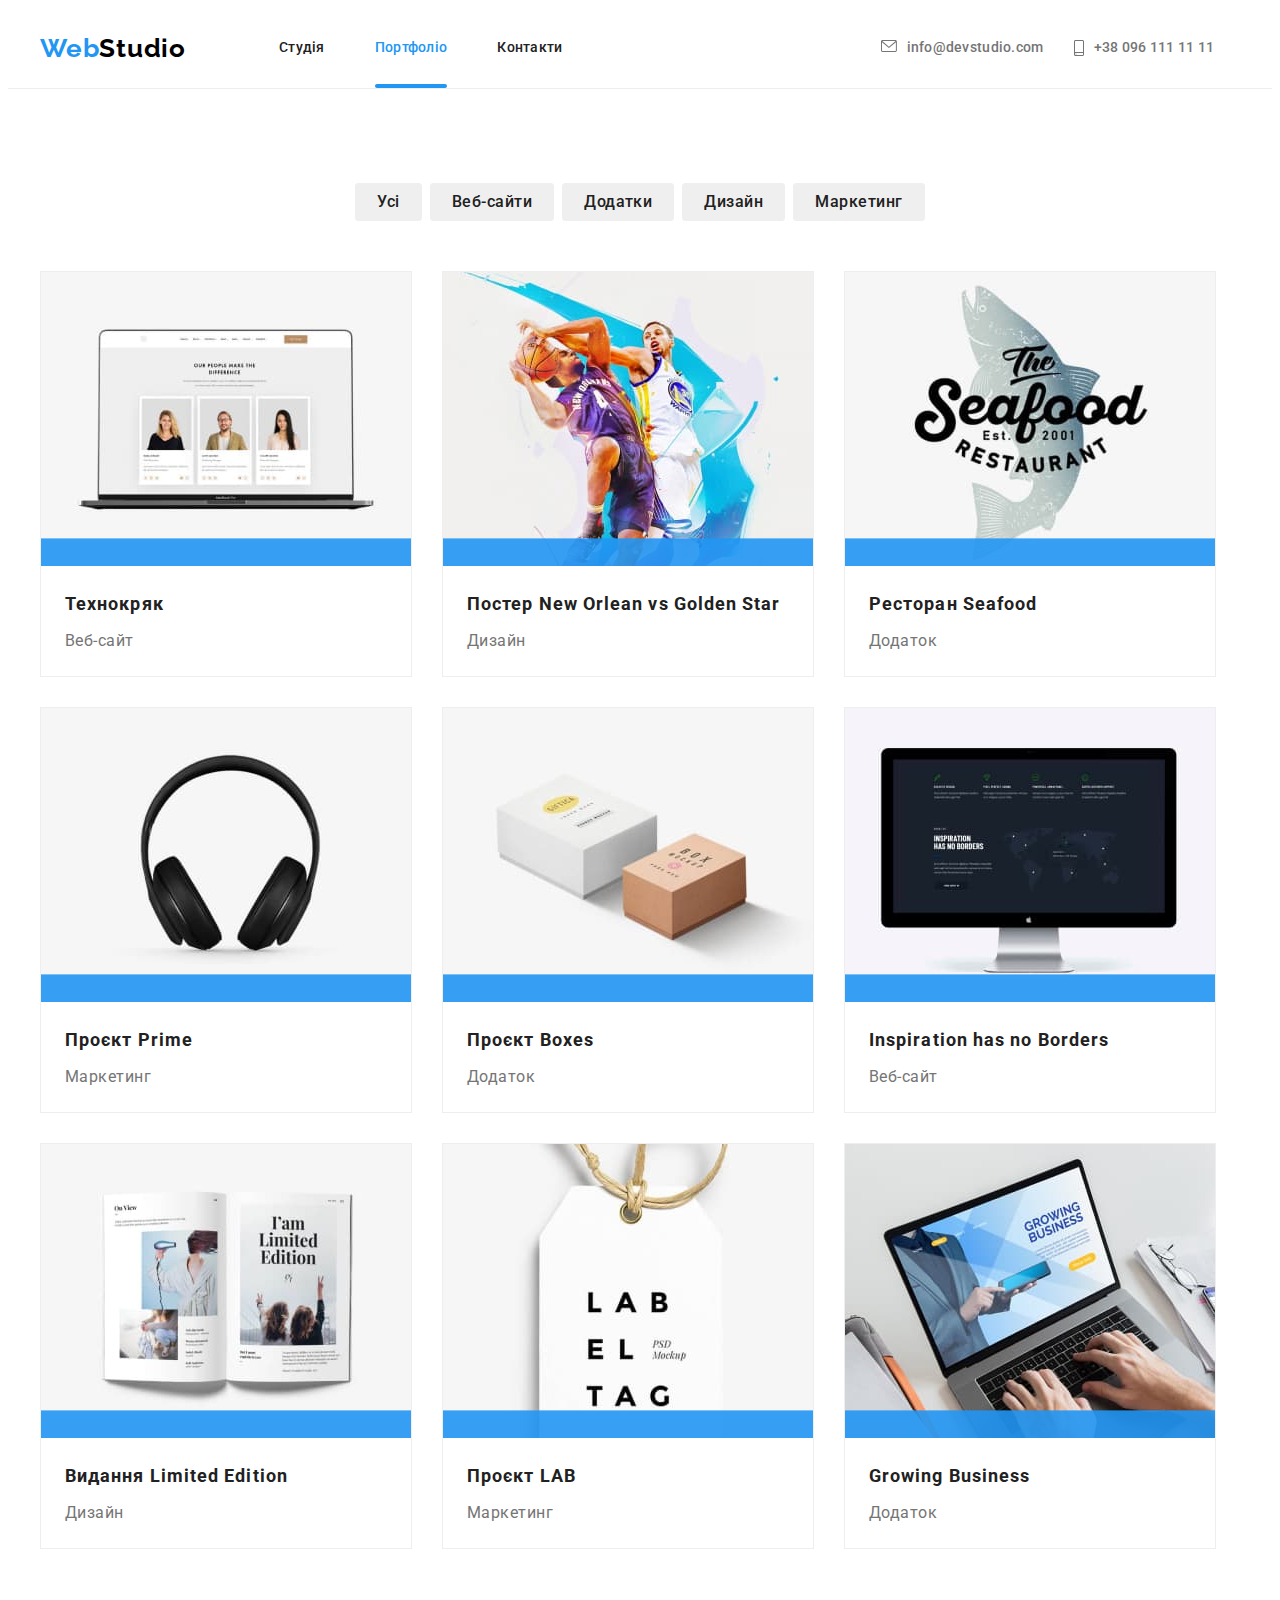
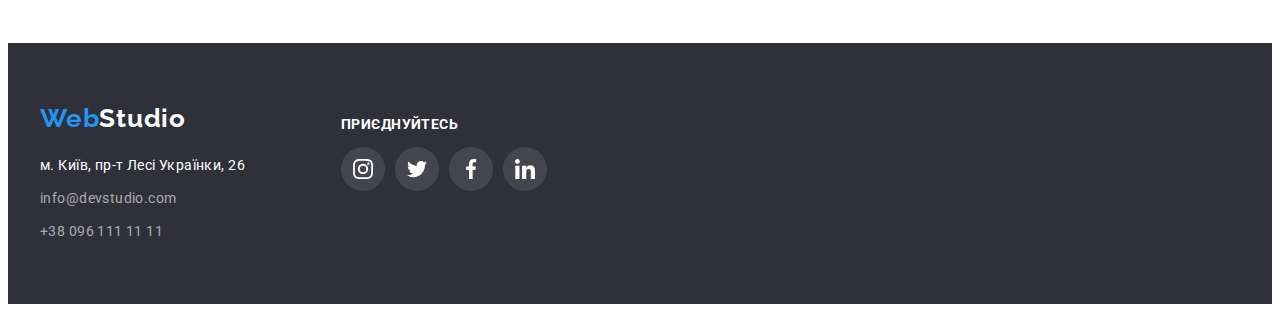
==== portfolio.html @ 36e84498 "Initial commit" ====
<!DOCTYPE html>
<html lang="uk">

<head>
    <meta charset="UTF-8">
    <meta http-equiv="X-UA-Compatible" content="IE=edge">
    <meta name="viewport" content="width=device-width, initial-scale=1.0">
    <title>Portfolio</title>

    <!-- Modern normalize -->
    <link rel="stylesheet" href="https://cdnjs.cloudflare.com/ajax/libs/modern-normalize/1.1.0/modern-normalize.min.css"
        integrity="sha512-wpPYUAdjBVSE4KJnH1VR1HeZfpl1ub8YT/NKx4PuQ5NmX2tKuGu6U/JRp5y+Y8XG2tV+wKQpNHVUX03MfMFn9Q=="
        crossorigin="anonymous" referrerpolicy="no-referrer" />
    
    <!-- Fonts -->
    <link rel="preconnect" href="https://fonts.googleapis.com" />
    <link rel="preconnect" href="https://fonts.gstatic.com" crossorigin />
    <link href="https://fonts.googleapis.com/css2?family=Raleway:wght@700&family=Roboto:wght@400;500;700;900&display=swap"
        rel="stylesheet" />

    <!-- Custom styles -->
    <link rel="stylesheet" href="./css/styles.css">
</head>

<body>
    <!-- Header section -->
    <header class="header">
        <div class="container heder-container">
            <nav class="main-nav heder-container">
                <a class="logo link" href="/">Web<span class="logo-header">Studio</span></a>

                <ul class="site-nav list">
                    <li class="iteam"> <a href="./index.html" class="heder-link link ">Студія</a></li>
                    <li class="iteam"> <a href="" class="heder-link link current">Портфоліо</a></li>
                    <li class="iteam"> <a href="" class="heder-link link">Контакти</a></li>
                </ul>
            </nav>
            <div class="contacts">
                <a href="info@devstudio.com" class="link contacts-iteam"><svg class="envelope-icon" width="16" height="12">
                        <use href="./images/icons.svg#icon-envelope"></use>
                    </svg> info@devstudio.com</a>
                <a href="tel:+380961111111" class="link contacts-iteam"><svg class="smartphone-icon" width="10" height="16">
                        <use href="./images/icons.svg#icon-smartphone"></use>
                    </svg> +38 096 111 11 11</a>
            </div>
        </div>
    </header>
<!-- Main section -->
    <main>
        <section class="project">
            <div class="container">
            <ul class="filter list">
                <li class="btn"><button type="button" class="button-filter">Усі</button></li>
                <li class="btn"><button type="button" class="button-filter">Веб-сайти</button></li>
                <li class="btn"><button type="button" class="button-filter">Додатки</button></li>
                <li class="btn"><button type="button" class="button-filter">Дизайн</button></li>
                <li class="btn"><button type="button" class="button-filter">Маркетинг</button></li>
            </ul>
            
            <h1 hidden>Портфоліо</h1>
            <ul class="list group"> 
                <li class="group-iteam">
                    <div class="group-thumb">
                        <img src="./images/img5.jpg"
                            alt="Ноутбук"
                            width="370"
                            height="294" />
                        <div class="group-iteam-overlay">
                            <p class="text-overlay">Ресурс пропонує комплексні пропозиції з різним рівнем функціоналу та сервісів. Все це
                                дозволить відвідувачу отримати
                                вичерпні відомості про компанію чи приватну особу.
                            </p>
                        </div>
                    </div>
                        
                        <div class="group-container">
                            <h2 class="group-title">Технокряк</h2>
                            <p class="group-text">Веб-сайт</p>
                        </div>
                        
                </li>                   
                <li class="group-iteam">
                    <div class="group-thumb">
                        <img src="./images/img6.jpg" 
                            alt="Гра у баскетбол"
                            width="370"
                            height="294"/>
                        <div class="group-iteam-overlay">
                            <p class="text-overlay">Ресурс пропонує комплексні пропозиції з різним рівнем функціоналу та сервісів. Все це
                                дозволить відвідувачу отримати
                                вичерпні відомості про компанію чи приватну особу.
                            </p>
                        </div>
                    </div>
                    <div class="group-container">
                        <h2 class="group-title">Постер New Orlean vs Golden Star</h2>
                        <p class="group-text">Дизайн</p>
                    </div>
                </li>
                <li class="group-iteam">
                    <div class="group-thumb">
                        <img src="./images/img7.jpg" 
                            alt="Логотип рестрану"
                            width="370"
                            height="294"/>
                        <div class="group-iteam-overlay">
                            <p class="text-overlay">Ресурс пропонує комплексні пропозиції з різним рівнем функціоналу та сервісів. Все це
                                дозволить відвідувачу отримати
                                вичерпні відомості про компанію чи приватну особу.
                            </p>
                        </div>
                    </div>
                    <div class="group-container">
                        <h2 class="group-title">Ресторан Seafood</h2>
                        <p class="group-text">Додаток</p>
                    </div>
                </li>
                <li class="group-iteam">
                    <div class="group-thumb">
                        <img src="./images/img8.jpg" 
                            alt="Навушники"
                            width="370"
                            height="294"/>
                        <div class="group-iteam-overlay">
                            <p class="text-overlay">Ресурс пропонує комплексні пропозиції з різним рівнем функціоналу та сервісів. Все це
                                дозволить відвідувачу отримати
                                вичерпні відомості про компанію чи приватну особу.
                            </p>
                        </div>
                    </div>
                    <div class="group-container">
                        <h2 class="group-title">Проєкт Prime</h2>
                        <p class="group-text">Маркетинг</p>
                    </div>
                </li>
                <li class="group-iteam">
                    <div class="group-thumb">
                        <img src="./images/img9.jpg" 
                            alt="Коробочки"
                            width="370"
                            height="294"/>
                        <div class="group-iteam-overlay">
                            <p class="text-overlay">Ресурс пропонує комплексні пропозиції з різним рівнем функціоналу та сервісів. Все це
                                дозволить відвідувачу отримати
                                вичерпні відомості про компанію чи приватну особу.
                            </p>
                        </div>
                    </div>
                    <div class="group-container">
                        <h2 class="group-title">Проєкт Boxes</h2>
                        <p class="group-text">Додаток</p>
                    </div>
                </li>
                <li class="group-iteam">
                    <div class="group-thumb">
                        <img src="./images/img10.jpg" 
                            alt="Монітор"
                            width="370"
                            height="294"/>
                        <div class="group-iteam-overlay">
                            <p class="text-overlay">Ресурс пропонує комплексні пропозиції з різним рівнем функціоналу та сервісів. Все це
                                дозволить відвідувачу отримати
                                вичерпні відомості про компанію чи приватну особу.
                            </p>
                        </div>
                    </div>
                    <div class="group-container">
                        <h2 class="group-title">Inspiration has no Borders</h2>
                        <p class="group-text">Веб-сайт</p>
                    </div>
                </li>
                <li class="group-iteam">
                    <div class="group-thumb">
                        <img src="./images/img11.jpg" 
                            alt="Журнал"
                            width="370"
                            height="294"/>
                        <div class="group-iteam-overlay">
                            <p class="text-overlay">Ресурс пропонує комплексні пропозиції з різним рівнем функціоналу та сервісів. Все це
                                дозволить відвідувачу отримати
                                вичерпні відомості про компанію чи приватну особу.
                            </p>
                        </div>
                    </div>
                    <div class="group-container">
                        <h2 class="group-title">Видання Limited Edition</h2>
                        <p class="group-text">Дизайн</p>
                    </div>
                </li>
                <li class="group-iteam">
                    <div class="group-thumb">
                        <img src="./images/img12.jpg" 
                            alt="Етикетка"
                            width="370"
                            height="294"/>
                        <div class="group-iteam-overlay">
                            <p class="text-overlay">Ресурс пропонує комплексні пропозиції з різним рівнем функціоналу та сервісів. Все це
                                дозволить відвідувачу отримати
                                вичерпні відомості про компанію чи приватну особу.
                            </p>
                        </div>
                    </div>
                    <div class="group-container">
                        <h2 class="group-title">Проєкт LAB</h2>
                        <p class="group-text">Маркетинг</p>
                    </div>
                </li>
                <li class="group-iteam">
                    <div class="group-thumb">
                        <img src="./images/img13.jpg" 
                            alt="Друк на ноутбуці"
                            width="370"
                            height="294"/>
                        <div class="group-iteam-overlay">
                            <p class="text-overlay">Ресурс пропонує комплексні пропозиції з різним рівнем функціоналу та сервісів. Все це
                                дозволить відвідувачу отримати
                                вичерпні відомості про компанію чи приватну особу.
                            </p>
                        </div>
                    </div>
                    <div class="group-container">
                        <h2 class="group-title">Growing Business</h2>
                        <p class="group-text">Додаток</p>
                    </div>
                </li>          
            </ul>
            </div>
        </section>
    </main>

<footer class="footer-bg">
    <div class="container footer">
        <div class="footer-adress">
            <div class="ft-logo">
                <a href="./index.html" class="logo link">Web<span class="logo-footer">Studio</span></a>
            </div>
        <address>
            <ul class="address list">
                <li class="contact-list">
                    <a href="https://goo.gl/maps/HazbPc8kqFYKP1meA" target="_blank" rel="noopener noreferrer nofololow"
                        class="address city link">м. Київ, пр-т Лесі Українки, 26</a>
                </li>
                <li class="contact-list">
                    <a href="mailto:info@devstudio.com" class="address info link">info@devstudio.com</a>
                </li>
                <li class="contact-list">
                    <a href="tel:+380961111111" class="address info link">+38 096 111 11 11</a>
                </li>
            </ul>
        </address>
        </div>
        
        <div class="social-networks">
            <h3 class="title-social-networks">ПРИЄДНУЙТЕСЬ</h3>
            <ul class="ft-socials list">
                <li class="socials-iteams">
                    <a class="ft-socials-link link" href="https://instagram.com" target="_blank" rel="noopener noreferrer"
                        arial-label="Instagram icons">
                        <svg class="ft-socials-icon" width="20" height="20">
                            <use href="./images/icons.svg#icon-instagram"></use>
                        </svg>
                    </a>
                </li>
                <li class="socials-iteams">
                    <a class="ft-socials-link link" href="https://twitter.com" target="_blank" rel="noopener noreferrer"
                        arial-label="Twitter icons">
                        <svg class="ft-socials-icon" width="20" height="20">
                            <use href="./images/icons.svg#icon-twitter"></use>
                        </svg>
                    </a>
                </li>
                <li class="socials-iteams">
                    <a class="ft-socials-link link" href="https://www.facebook.com" target="_blank" rel="noopener noreferrer"
                        arial-label="Facebook icons">
                        <svg class="ft-socials-icon" width="20" height="20">
                            <use href="./images/icons.svg#icon-facebook"></use>
                        </svg>
                    </a>
                </li>
                <li class="socials-iteams">
                    <a class="ft-socials-link link" href="https://www.linkedin.com" target="_blank" rel="noopener noreferrer"
                        arial-label="Linkedin icons">
                        <svg class="ft-socials-icon" width="20" height="20">
                            <use href="./images/icons.svg#icon-linkedin"></use>
                        </svg>
                    </a>
                </li>
            </ul>
        </div>
        
    </div>
</footer>

</body>

</html>
---- css/styles.css ----
:root {
    --accent-color: #2196F3;
    --primary-text-color: #757575;
    --primary-heading-color: #212121;
    --primary-color:#FFFFFF;
    --background-color: #2F303A;
    --secondary-logo-color: #000000;
    --secondary-contacts-color:rgba(255, 255, 255, 0.6);
    --color-shadow-hero-button: rgba(0, 0, 0, 0.15);
    --color-bg-btn-filters: #F5F4FA;
    --border-color: #EEEEEE;
    --main-icons-color: #AFB1B8;


    /* Fonts */
    --main-font: Roboto;
    --logo-font: Raleway;

    --anima-fast: 250ms cubic-bezier(0.4, 0, 0.2, 1);
}


/* Base styles */
body {
    font-family: var(--main-font), sans-serif;
    background-color: var(--primary-color);
    color: var(--primary-text-color);
}
.list {
    padding: 0;
    margin: 0;
    list-style: none;
}
.link {
    text-decoration: none;
}

.container {
    width: 1200px;
    padding-right: 15px;
    padding-left: 15px;
    margin: 0 auto;
   
    
}

img {
    display: block;
    max-width: 100%;
    height: auto;
}

.logo {
        font-family: var(--logo-font);
        font-weight: 700;
        font-size: 26px;
        line-height: 1.19;
        letter-spacing: 0.03em;
    
        color: var(--accent-color);
}
.logo-header {
    color:var(--secondary-logo-color);
}
.logo-footer {
    color: var(--primary-color);
}
button {
    border: 0;
}

/* Header */

/*Nav*/
.header {
    border-bottom: 1px solid var(--border-color);
}
.heder-container {
    display: flex;
    align-items: center;
}
.main-nav {
    display: flex;
}
.site-nav {
    display: flex;
    margin-left: 93px;
    margin-right: 318px;
}

 .site-nav .iteam:not(:last-child) {
    margin-right: 50px;
}

.site-nav .link {
    display: block;
    padding-top: 32px;
    padding-bottom: 32px;

    color: var(--primary-heading-color);
    font-weight: 500;
    font-size: 14px;
    line-height: 1.14;
    letter-spacing: 0.02em;

    transition: color var(--anima-fast);

    
}
.site-nav .link:hover,
.site-nav .link:focus {
    color: var(--accent-color);
}
.site-nav .link.current {
    color: var(--accent-color);
}
.heder-link {
    position: relative;
}
.heder-link::after {
    content: "";
    position: absolute;
    bottom: 0;

    display: block;
    width: 100%;
    height: 4px;

    border-radius: 2px;
    background-color: var(--accent-color);
    opacity: 0;
}
.heder-link.current::after {
    opacity: 1;
}

.contacts {
    display: flex;
    align-items: center;
    gap: 30px;
}

.contacts-iteam {
    display: flex;
    justify-content: center;
    gap: 10px;

    font-weight: 500;
    font-size: 14px;
    line-height: 1.14;
    letter-spacing: 0.02em;

    color: var(--primary-text-color);

    transition: color var(--anima-fast);
}

.envelope-icon,
.smartphone-icon {
    fill: currentColor;
}
.contacts-iteam:hover,
.contacts-iteam:focus {
    color: var(--accent-color);
}



/* Hero*/
.hero {
    background: var(--background-color);
    text-align: center;
    padding-top: 200px;
    padding-bottom: 200px;
}
.hero-overlay {
    max-width: 1600px;
    height: 600;
    margin-left: auto;
    margin-right: auto;
    background-image: linear-gradient(rgba(47, 48, 58, 0.4), rgba(47, 48, 58, 0.4)),
     url('../images/hero.jpg');
    background-repeat: no-repeat;
    background-position: center;
    background-size: cover;
    
}
.hero-title {
    margin-top: 0;
    margin-bottom: 30px;
        
    font-weight: 900;
    font-size: 44px;
    line-height: 1.36;
    letter-spacing: 0.06em;
    text-transform: uppercase;

    color: var(--primary-color);

     
}
.hero-button {
    padding: 10px 32px;
    
    font-family: inherit;
    font-weight: 700;
    font-size: 16px;
    line-height: 1.9;
    align-items: center;   
    letter-spacing: 0.06em;
    cursor: pointer;

    color: var(--primary-color);
    background: var(--accent-color);
    box-shadow: 0px 4px 4px var(--color-shadow-hero-button);
    border-radius: 4px;
}


/*Section*/

.section {
    padding-bottom: 94px;
}
.section-title {
    margin-top: 0;
    margin-bottom: 50px;

    font-size: 36px;
    line-height: 1.17;
    text-align: center;
    letter-spacing: 0.03em;

    color: var(--primary-heading-color);
}


/* Features */
.section-feature {
    padding-top: 94px;
    padding-bottom: 94px;
    
}

.feature-list {
    display: flex;
}
.sub-list {
    width: 270px;
}
.sub-list::before {
    display: block;
    content: "";
    height: 120px;
    background-size: 70px;
    background-repeat: no-repeat;
    background-position: center;
    background-color: var(--color-bg-btn-filters);
    
    margin-bottom: 30px;
    border-radius: 4px;
}
.icon-antenna::before {
    background-image: url(../images/antenna.svg);
    
}
.icon-clock::before {
    background-image: url(../images/clock.svg);
    
}
.icon-diagram::before {
    background-image: url(../images/diagram.svg);
   
}
.icon-astronaut::before {
    background-image: url(../images/astronaut.svg);
    
}
 .feature-list .sub-list:not(:last-child) {
     margin-right: 30px;
 }
.subtitle {
    margin-top: 0;
    margin-bottom: 10px;

    font-size: 14px;
    line-height: 1.14;
    letter-spacing: 0.03em; 
    text-transform: uppercase;

    color: var(--primary-heading-color);
}
.text {
    margin-top: 0;
    margin-bottom: 0;
    
    font-size: 14px;
    line-height: 1.71;
    letter-spacing: 0.03em;

    color: var(--primary-text-color);
}

/* What are we doing? */
/* Чим займаємося */
.device {
    position: relative;
    padding-top: 0;
    
}
.device-box {
    display: flex;
}
.device:not(:last-child) {
    margin-right: 30px;
}
.label-overlay {
    position: absolute;
    bottom: 0;
    padding-top: 27px;
    padding-bottom: 27px;

    width: 100%;
    height: 70px;
    

    background: rgba(47, 48, 58, 0.8);
}
.label-text {
    margin: 0;

    font-weight: 700;
    font-size: 14px;
    line-height: 1.14;
    text-align: center;
    letter-spacing: 0.03em;
    text-transform: uppercase;
    
    color: var(--primary-color);
}

/* Our-team */
/* Наша команда */
.section-our-team {
    background-color: var(--color-bg-btn-filters);
    padding-bottom: 94px;
}
.our-team {
    display: flex;

}
.team-cards {
    background: var(--primary-color);
    box-shadow: 0px 1px 3px rgba(0, 0, 0, 0.12), 0px 1px 1px rgba(0, 0, 0, 0.14), 0px 2px 1px rgba(0, 0, 0, 0.2);
    border-radius: 0px 0px 4px 4px;
}
.team-cards:not(:last-child) {
    margin-right: 30px;
}

.team {
    margin-top: 0;
    margin-bottom: 16px;

    font-size: 16px;
    line-height: 1.19;
    letter-spacing: 0.03em;

    color: var(--primary-text-color);
}
.cards{
    padding-top: 30px;
    padding-bottom: 30px;
    text-align: center;
}
.section-subtitle {
    margin-top: 0;
    margin-bottom: 10px;
    
    font-weight: 500;
    font-size: 16px;
    line-height: 1.19;
    letter-spacing: 0.03em;

    color: var(--primary-heading-color);
 }
 /* Socials */
 .socials {
    display: flex;
    justify-content: center;
    align-items: center;
    gap: 10px;
 }
.socials-link {
    display: flex;
    justify-content: center;
    align-items: center; 
    width: 44px;
    height: 44px;
    border-radius: 50%;

    color: var(--primary-color);

    transition: background var(--anima-fast);
}
.socials-link:hover,
.socials-link:focus {
    background: var(--accent-color);
}
.socials-icon {
    fill: var(--main-icons-color);
    transition: fill var(--anima-fast);
}
.socials-link:hover .socials-icon,
.socials-link:focus .socials-icon {
    fill: var(--primary-color);
}

/* Regular clients */
/* Постійні клієнти */
.regular-clients-title {
    margin-top: 0;
    margin-bottom: 50px;

    font-size: 36px;
    line-height: 1.17;
    text-align: center;
    letter-spacing: 0.03em;
    
    color: var(--primary-heading-color);
}

.regular-clients {
    display: flex;
    gap: 30px;
}
.client-company {
    display: flex;
    justify-content: center;
    align-items: center;

    width: 170px;
    height: 92px;

    border: 1px solid var(--main-icons-color);
    border-radius: 4px;

    transition: border-color var(--anima-fast);
}
.client-company:hover, 
.client-company:focus {
    border-color: var(--accent-color);
}

.logo-icon {
fill: var(--main-icons-color);

transition: fill var(--anima-fast);
}
.client-company:hover .logo-icon,
.client-company:focus .logo-icon{
    border-color: var(--accent-color);
    fill: var(--accent-color);
} 

/* Footer*/
.address {
    font-style: normal;
    font-size: 14px;
    line-height: 1.71;
    letter-spacing: 0.03em;  

    transition: color var(--anima-fast);
}
.ft-logo {
    margin-bottom: 20px;
}
.contact-list {
    width: 231px;
}
.contact-list:not(:last-child) {
    margin-bottom: 9px;
}
.address .city {
    color: var(--primary-color);   
}
.address .info {
    color: var(--secondary-contacts-color); 
}
.address:hover,
.address:focus {
    color: var(--accent-color);
}
.footer-bg {
    background: var(--background-color);
    padding-top: 60px;
    padding-bottom: 60px;
}
 /* Соціальні мережі */
/* social networks */
.footer {
    display: flex;
    gap: 70px;
}

.social-networks {
    display: block;
    width: 206px;
    padding: 0;
} 
.title-social-networks {
    font-size: 14px;
    line-height: 1.14;
    letter-spacing: 0.03em;
    text-transform: uppercase;
    
    color: var(--primary-color);
}
.ft-socials {
     display: flex;
     justify-content: center;
     align-items: center;
     gap: 10px;
}

.ft-socials-link {
    display: flex;
    justify-content: center;
    align-items: center;
    width: 44px;
    height: 44px;

    border-radius: 50%;
    background: rgba(255, 255, 255, 0.1);
    
    transition: background var(--anima-fast);
}
 .ft-socials-icon {
     fill: var(--primary-color);
}

 .ft-socials-link:hover,
 .ft-socials-link:focus {
     background: var(--accent-color);
}

 

/* Portfolio */
.project {
    padding-top: 94px;
    padding-bottom: 94px;
}
.filter {
    display: flex;
    justify-content: center;
    margin-bottom: 50px;
}
.btn {
    background: var(--color-bg-btn-filters);
    border-radius: 4px;
}
.btn:not(:last-child) {
    margin-right: 8px;
    
}
.button-filter {
    padding: 6px 22px;
    border-radius: 4px;
       
    font-family: inherit;
    font-style: normal;
    font-weight: 500;
    font-size: 16px;
    line-height: 1.62;
    text-align: center;
    letter-spacing: 0.03em;
    cursor: pointer;

    color: var(--primary-heading-color);

    transition: background var(--anima-fast), box-shadow var(--anima-fast), color var(--anima-fast);
}
.button-filter:hover,
.button-filter:focus {
    background: var(--accent-color);
    box-shadow: 0px 3px 1px rgba(0, 0, 0, 0.1), 0px 1px 2px rgba(0, 0, 0, 0.08), 0px 2px 2px rgba(0, 0, 0, 0.12);
    color: var(--primary-color);
}

.group {
    display: flex;
    flex-wrap: wrap;
}
.group-iteam {
    width: 370px;
    background: var(--primary-color);
    border: 1px solid var(--border-color);

    transition: box-shadow var(--anima-fast);
}
.group-thumb {
    position: relative;
    overflow: hidden;
        
}

.group-iteam-overlay {
    position: absolute;
    top: 0;
    left: 0;

    transform: translateY(100%);
    
    width: 100%;
    height: 294;
    padding: 63px 24px; 

    background: rgba(33, 150, 243, 0.9);

    transition: transform var(--anima-fast);
    
}
.text-overlay {
    margin: 0;
   
    font-size: 18px;
    line-height: 1.56;
    letter-spacing: 0.03em;
    
    color: var(--primary-color); 
}
.group-iteam:hover .group-iteam-overlay {
    transform: translateY(0);
}
.group-iteam:not(:nth-child(3n)) {
    margin-right: 30px;
}
.group-iteam:not(:nth-last-child(-n+3)) {
    margin-bottom: 30px;
}
.group-iteam:hover,
.group-iteam:focus {
    box-shadow: 0px 1px 1px rgba(0, 0, 0, 0.12), 0px 4px 4px rgba(0, 0, 0, 0.06), 1px 4px 6px rgba(0, 0, 0, 0.16);team-cards
}
.group-container {
   padding: 20px 24px;
}
    
.group-title {   
    margin-top: 0;
    margin-bottom: 4px;

    font-size: 18px;
    line-height: 2;
    letter-spacing: 0.06em;

    color: var(--primary-heading-color);
}
.group-text {
    margin-top: 0;
    margin-bottom: 0;
    
    font-size: 16px;
    line-height: 1.88;
    letter-spacing: 0.03em;

    color: var(--primary-text-color);
}

/* Modal Window */
.backdrop {
    position: fixed;
    top: 0;
    left: 0;
    width: 100%;
    height: 100%;

    background: rgba(0, 0, 0, 0.2);

    opacity: 1;
    transition: opacity var(--anima-fast), visibility var(--anima-fast);
}
.backdrop.is-hidden {
    opacity: 0;
    visibility: hidden;
    pointer-events: none;

}
.backdrop.is-hidden.modal {
    opacity: 0;
    transform: translate (-50%, -50%) scale(0.3);
}
.modal {
    position: absolute;
    top: 50%;
    left: 50%;
    transform: translate(-50%, -50%);

    min-width: 528px;
    min-height: 581px;

    background: var(--primary-color);
    box-shadow: 0px 1px 3px rgba(0, 0, 0, 0.12), 0px 1px 1px rgba(0, 0, 0, 0.14), 0px 2px 1px rgba(0, 0, 0, 0.2);
    border-radius: 4px;

    transform: translate (-50%, -50%) scale(1);

    transition: transform var(--anima-fast), opacity var(--anima-fast);
}
.btn-close {
    position: absolute;
    top: 8px;
    right: 8px;
    
    padding: 0;
    display: inline-flex;
    justify-content: center;
    align-items: center;
    cursor: pointer;

    width: 30px;
    height: 30px;

    background: var(--primary-color);
    border: 1px solid rgba(0, 0, 0, 0.1);
    border-radius: 50%;
    
    
}
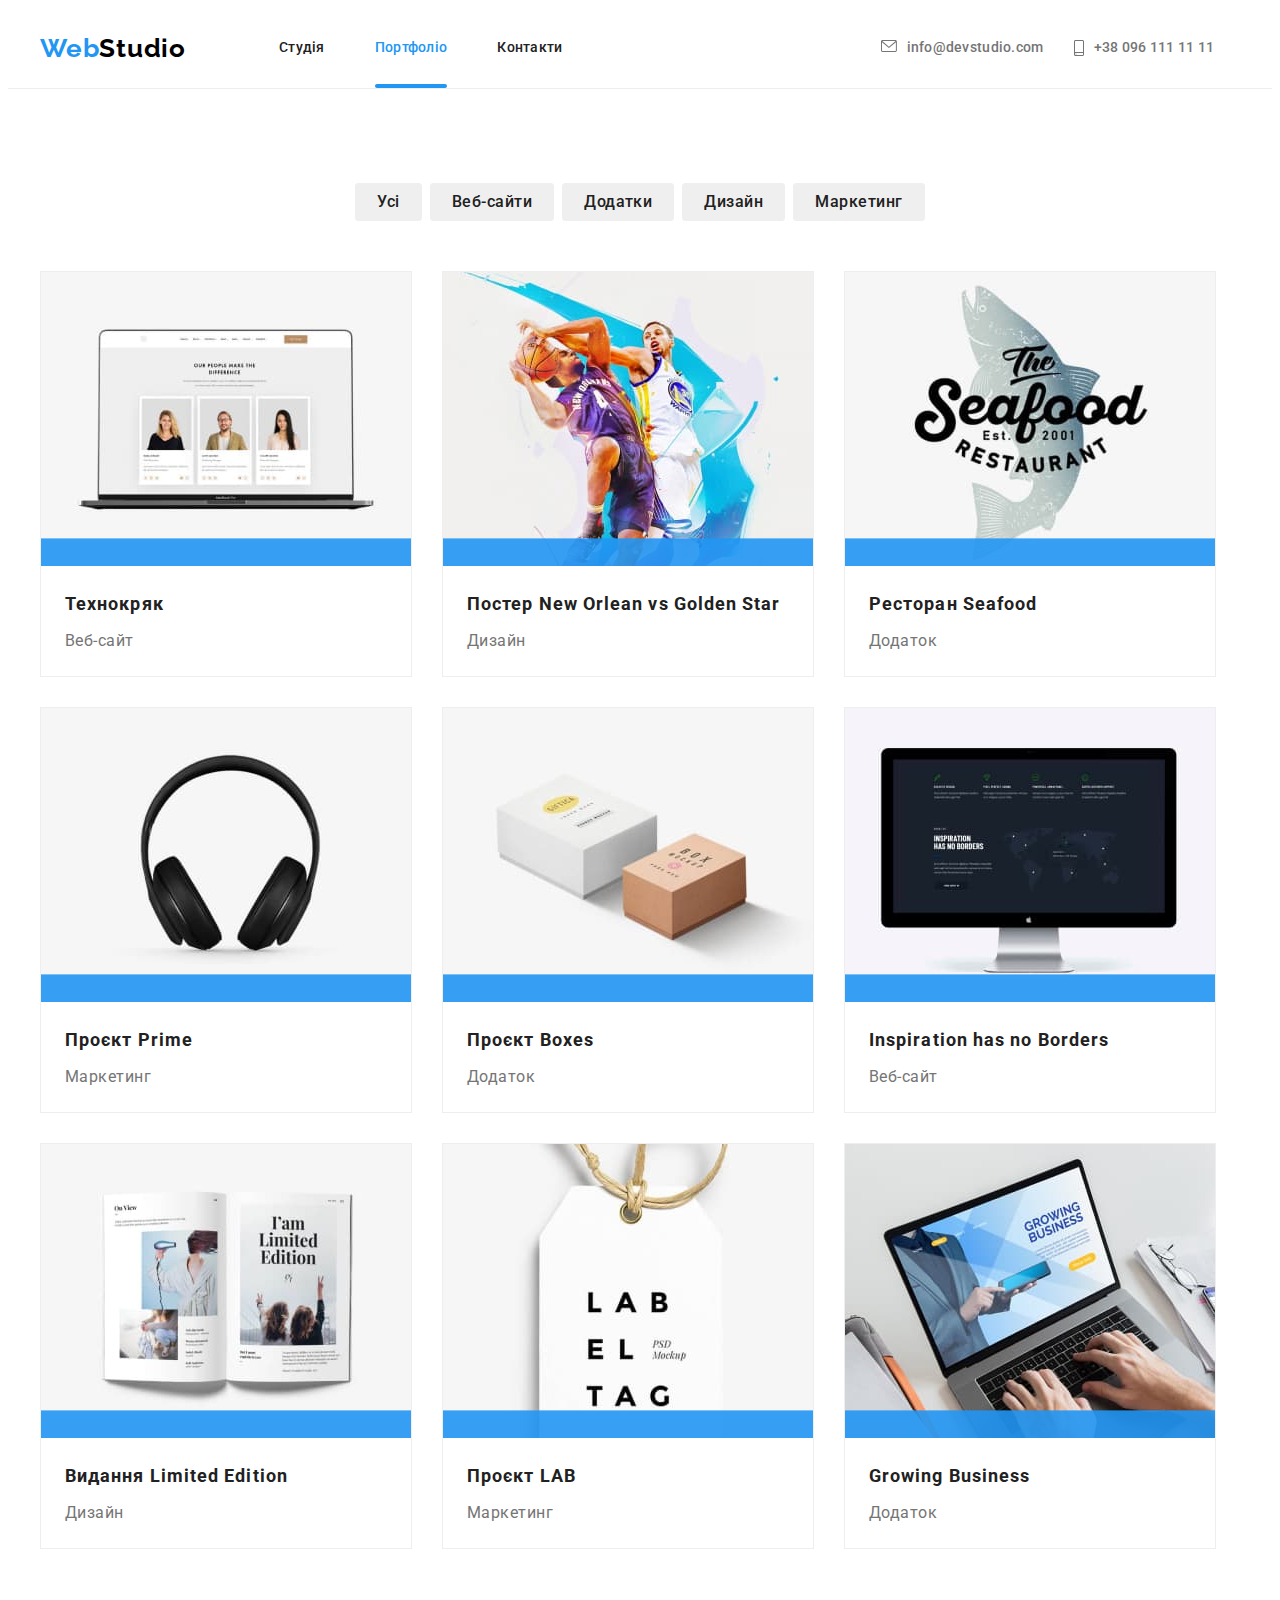
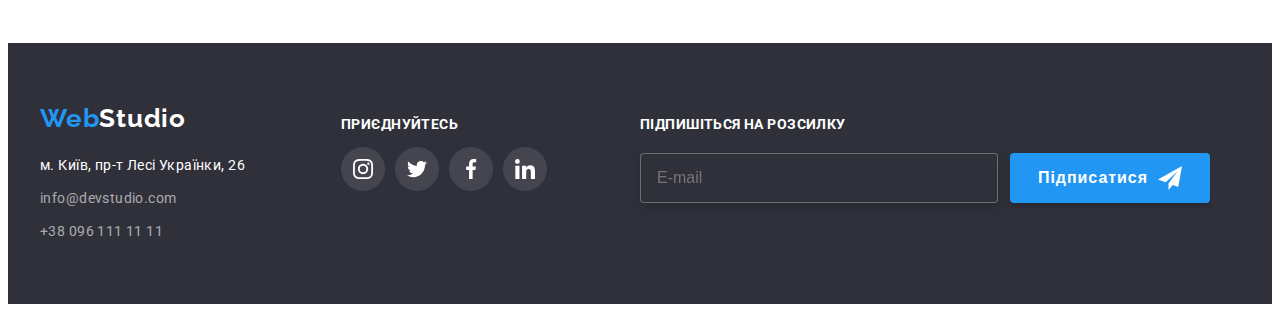
==== commit 38393c9f: "positioning footer-subscription" ====
--- a/portfolio.html
+++ b/portfolio.html
@@ -287,6 +287,21 @@
                 </li>
             </ul>
         </div>
+        <div class="footer-subscription">
+            <h3 class="title-subscription">Підпишіться на розсилку</h3>
+            <form class="form-subscription" name="subscription">
+                <div class="subscription">
+                    <label class="user-mail">
+                        <input class="e-mail" type="email" name="user_mail" placeholder="E-mail" />
+                        <button type="submit" class="btn-subscription">Підписатися
+                            <svg class="icon-send" width="24" height="24">
+                                <use href="./images/icons.svg#icon-send"></use>
+                            </svg>
+                        </button>
+                    </label>
+                </div>
+            </form>
+        </div>
         
     </div>
 </footer>
--- a/css/styles.css
+++ b/css/styles.css
@@ -500,12 +500,16 @@
 /* social networks */
 .footer {
     display: flex;
-    gap: 70px;
+    
+}
+.footer-adress {
+    margin-right: 70px;
 }
 
 .social-networks {
     display: block;
     width: 206px;
+    margin-right: 93px;
     padding: 0;
 } 
 .title-social-networks {
@@ -544,6 +548,75 @@
      background: var(--accent-color);
 }
 
+/* Subscription
+Підписка */
+
+.footer-subscription {
+    display: block;
+    width: 570px;
+    padding: 0;
+}
+.form-subscription {
+   
+}
+.title-subscription {
+    margin-top: 14px;
+    margin-bottom: 20px;
+
+    font-weight: 700;
+    font-size: 14px;
+    line-height: 1.14;
+    letter-spacing: 0.03em;
+    text-transform: uppercase;
+    
+    color: var(--primary-color);
+}
+
+.user-mail{
+    display: flex;
+    align-items: ;
+    gap: 12px;
+    
+}
+.e-mail {
+    width: 358px;
+    padding-left: 16px;
+    
+    font-size: 16px;
+    line-height: 1.25;
+ 
+    
+    color: rgba(255, 255, 255, 0.6);
+    background-color: var(--background-color);
+
+    border: 1px solid rgba(255, 255, 255, 0.3);
+    filter: drop-shadow(0px 4px 4px rgba(0, 0, 0, 0.15));
+    border-radius: 4px;
+    
+}
+
+.btn-subscription {
+    display: flex;
+    align-items: center;
+    text-align: center;
+    padding: 10px 28px;
+    gap: 10px;
+    cursor: pointer;
+
+    font-weight: 700;
+    font-size: 16px;
+    line-height: 1.89;
+    letter-spacing: 0.06em;   
+    
+    background-color: var(--accent-color);
+    box-shadow: 0px 4px 4px rgba(0, 0, 0, 0.15);
+    border-radius: 4px;
+    color: var(--primary-color);
+
+}
+.icon-send {
+    fill: var(--primary-color);
+}
  
 
 /* Portfolio */
